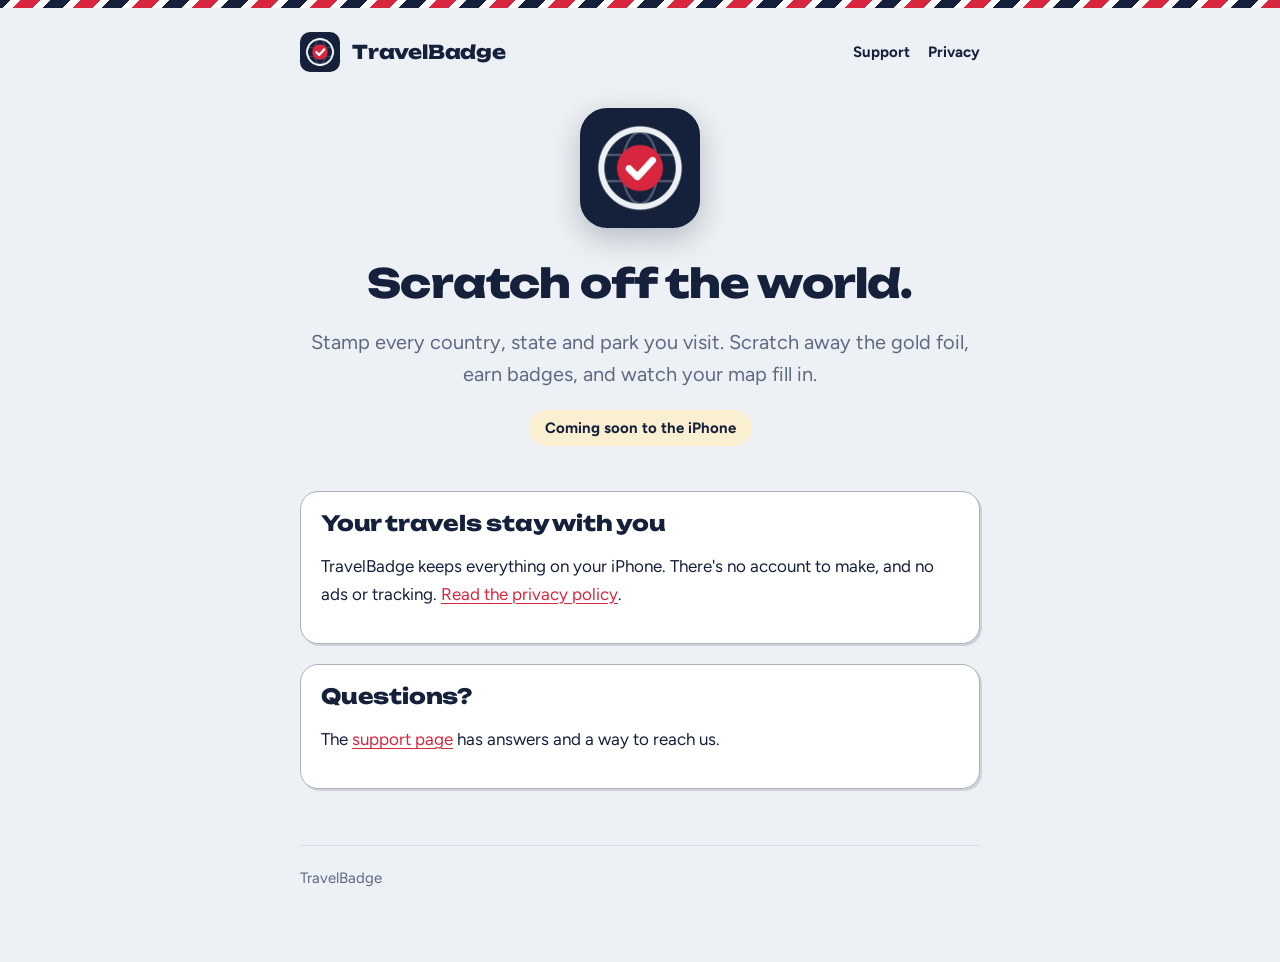
==== index.html @ b22f3e64 "TravelBadge site: home, privacy policy and support" ====
<!doctype html>
<html lang="en">
<head>
<meta charset="utf-8">
<meta name="viewport" content="width=device-width, initial-scale=1">
<title>TravelBadge: scratch off the world</title>
<meta name="description" content="TravelBadge is a scratch map for travelers. Stamp every country, state and park you visit, and earn badges as your map fills in.">
<link rel="icon" href="icon.png">
<link rel="stylesheet" href="style.css">
</head>
<body>
<div class="wrap">
  <header class="site">
    <a href="./"><img src="icon.png" alt="" width="40" height="40"><span class="brand">TravelBadge</span></a>
    <nav aria-label="Pages"><a href="support.html">Support</a><a href="privacy.html">Privacy</a></nav>
  </header>

  <main>
    <section class="hero">
      <img src="icon.png" alt="The TravelBadge icon: a globe ring around a red stamp with a white check" width="120" height="120">
      <h1>Scratch off the world.</h1>
      <p class="lead">Stamp every country, state and park you visit. Scratch away the gold foil, earn badges, and watch your map fill in.</p>
      <p><span class="soon">Coming soon to the iPhone</span></p>
    </section>

    <div class="box">
      <h2>Your travels stay with you</h2>
      <p>TravelBadge keeps everything on your iPhone. There's no account to make, and no ads or tracking. <a href="privacy.html">Read the privacy policy</a>.</p>
    </div>
    <div class="box">
      <h2>Questions?</h2>
      <p>The <a href="support.html">support page</a> has answers and a way to reach us.</p>
    </div>
  </main>

  <footer>TravelBadge</footer>
</div>
</body>
</html>
---- style.css ----
/* TravelBadge site: the app's Airmail palette and type, self-hosted (no requests to anyone else's servers) */
@font-face { font-family: "Unbounded"; src: url("fonts/Unbounded_800ExtraBold.ttf") format("truetype"); font-weight: 800; font-display: swap; }
@font-face { font-family: "Figtree"; src: url("fonts/Figtree_400Regular.ttf") format("truetype"); font-weight: 400; font-display: swap; }
@font-face { font-family: "Figtree"; src: url("fonts/Figtree_700Bold.ttf") format("truetype"); font-weight: 700; font-display: swap; }

:root {
  --paper: #EDF0F4; --card: #FFFFFF; --ink: #15203A; --muted: #5E6A80; --line: #D8DEE8; --stamp: #D7263D; --gold-soft: #FBEFD2;
  color-scheme: light dark;
}
@media (prefers-color-scheme: dark) {
  :root { --paper: #0D1322; --card: #151D31; --ink: #E9EDF5; --muted: #93A0B8; --line: #26304A; --stamp: #FF5468; --gold-soft: #3A2F14; }
}

* { box-sizing: border-box; }
body { margin: 0; background: var(--paper); color: var(--ink); font: 17px/1.6 "Figtree", system-ui, -apple-system, "Segoe UI", sans-serif; }
/* The airmail edge, as in the app */
body::before { content: ""; display: block; height: 8px; background: repeating-linear-gradient(-45deg, #D7263D 0 14px, var(--card) 14px 21px, #15203A 21px 35px, var(--card) 35px 42px); }

.wrap { max-width: 720px; margin: 0 auto; padding: 0 20px 72px; }
header.site { display: flex; align-items: center; gap: 12px; padding: 24px 0 8px; }
header.site a { display: flex; align-items: center; gap: 12px; color: var(--ink); text-decoration: none; }
header.site img { width: 40px; height: 40px; border-radius: 10px; }
.brand { font: 800 19px/1.2 "Unbounded", system-ui, sans-serif; letter-spacing: -0.01em; }
nav { margin-left: auto; display: flex; gap: 18px; font-weight: 700; font-size: 15px; }
nav a { color: var(--muted); text-decoration: none; padding: 8px 0; }
nav a:hover, nav a[aria-current="page"] { color: var(--ink); }

h1 { font: 800 clamp(28px, 6vw, 40px)/1.15 "Unbounded", system-ui, sans-serif; letter-spacing: -0.02em; margin: 32px 0 12px; }
h2 { font: 800 21px/1.25 "Unbounded", system-ui, sans-serif; letter-spacing: -0.01em; margin: 40px 0 8px; }
p, li { max-width: 62ch; }
a { color: var(--stamp); text-underline-offset: 3px; }
a:focus-visible { outline: 3px solid var(--stamp); outline-offset: 3px; border-radius: 4px; }
.lead { font-size: 20px; color: var(--muted); }
.updated { color: var(--muted); font-size: 15px; }
.box { background: var(--card); border: 1.5px solid #ADB1BA; border-radius: 18px; box-shadow: 2px 2px 0 rgba(21, 32, 58, 0.14); padding: 18px 20px; margin: 20px 0; }
@media (prefers-color-scheme: dark) { .box { border-color: #4A5470; box-shadow: 2px 2px 0 rgba(0, 0, 0, 0.5); } }
.box h2 { margin-top: 0; }
.hero { text-align: center; padding: 28px 0 8px; }
.hero img { width: 120px; height: 120px; border-radius: 27px; box-shadow: 0 10px 30px rgba(21, 32, 58, 0.25); }
.hero h1 { margin-top: 24px; }
.hero p { margin-left: auto; margin-right: auto; }
.soon { display: inline-block; background: var(--gold-soft); border-radius: 999px; padding: 6px 16px; font-weight: 700; font-size: 15px; }
ul { padding-left: 22px; }
li { margin: 6px 0; }
footer { border-top: 1px solid var(--line); margin-top: 56px; padding-top: 20px; color: var(--muted); font-size: 15px; }
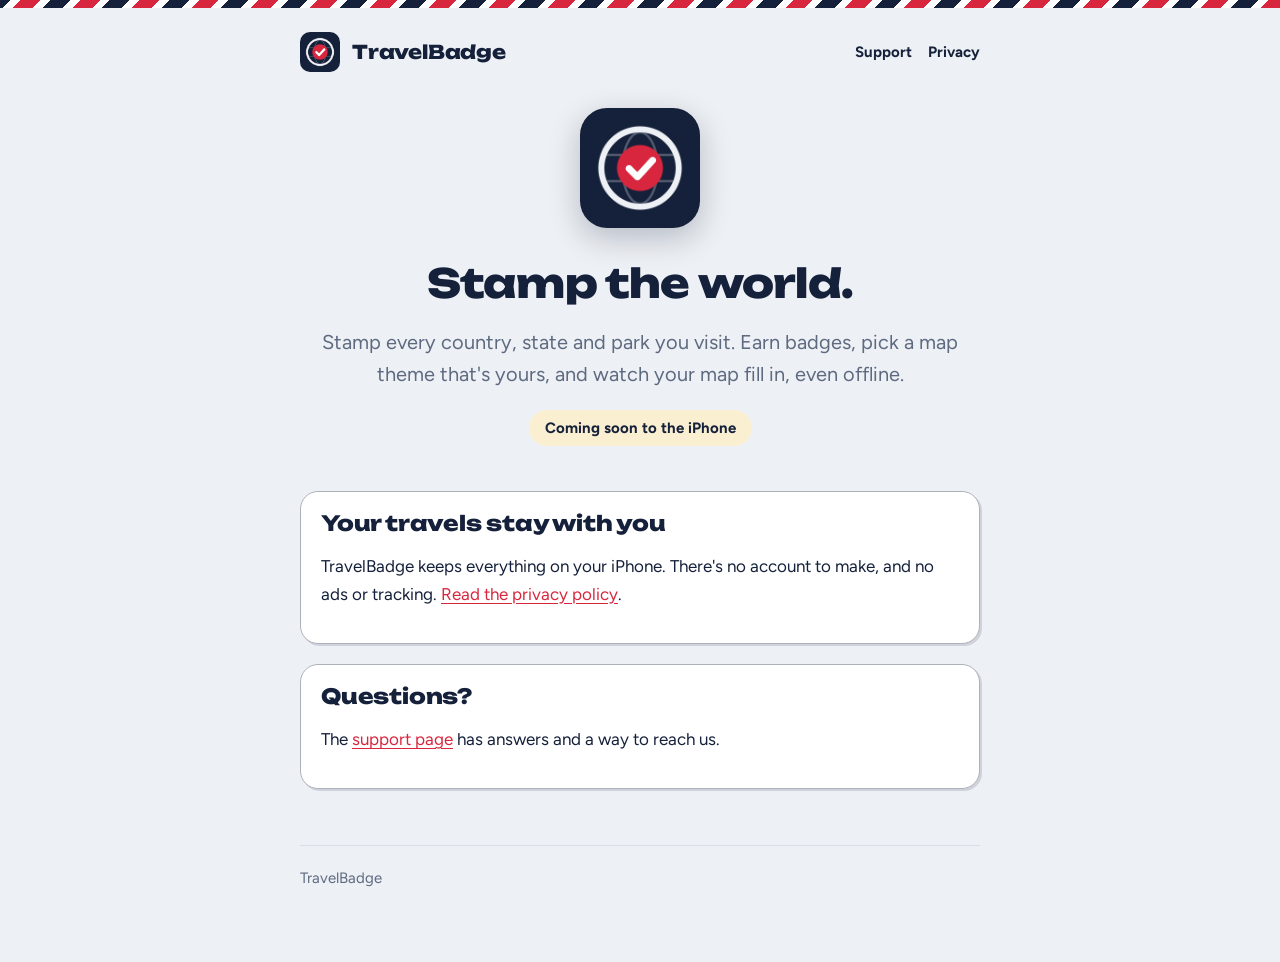
==== commit a014429f: "Site: stamp the world copy, no more scratch wording Co-Authored-By: Claude Sonnet 5.5 <noreply@anthr" ====
--- a/index.html
+++ b/index.html
@@ -3,8 +3,8 @@
 <head>
 <meta charset="utf-8">
 <meta name="viewport" content="width=device-width, initial-scale=1">
-<title>TravelBadge: scratch off the world</title>
-<meta name="description" content="TravelBadge is a scratch map for travelers. Stamp every country, state and park you visit, and earn badges as your map fills in.">
+<title>TravelBadge: stamp the world</title>
+<meta name="description" content="TravelBadge is a travel map for travelers. Stamp every country, state and park you visit, pick a map theme, and earn badges as your map fills in.">
 <link rel="icon" href="icon.png">
 <link rel="stylesheet" href="style.css">
 </head>
@@ -18,8 +18,8 @@
   <main>
     <section class="hero">
       <img src="icon.png" alt="The TravelBadge icon: a globe ring around a red stamp with a white check" width="120" height="120">
-      <h1>Scratch off the world.</h1>
-      <p class="lead">Stamp every country, state and park you visit. Scratch away the gold foil, earn badges, and watch your map fill in.</p>
+      <h1>Stamp the world.</h1>
+      <p class="lead">Stamp every country, state and park you visit. Earn badges, pick a map theme that's yours, and watch your map fill in, even offline.</p>
       <p><span class="soon">Coming soon to the iPhone</span></p>
     </section>
 
--- a/style.css
+++ b/style.css
@@ -17,11 +17,11 @@
 body::before { content: ""; display: block; height: 8px; background: repeating-linear-gradient(-45deg, #D7263D 0 14px, var(--card) 14px 21px, #15203A 21px 35px, var(--card) 35px 42px); }
 
 .wrap { max-width: 720px; margin: 0 auto; padding: 0 20px 72px; }
-header.site { display: flex; align-items: center; gap: 12px; padding: 24px 0 8px; }
+header.site { display: flex; align-items: center; flex-wrap: wrap; gap: 4px 12px; padding: 24px 0 8px; }
 header.site a { display: flex; align-items: center; gap: 12px; color: var(--ink); text-decoration: none; }
 header.site img { width: 40px; height: 40px; border-radius: 10px; }
-.brand { font: 800 19px/1.2 "Unbounded", system-ui, sans-serif; letter-spacing: -0.01em; }
-nav { margin-left: auto; display: flex; gap: 18px; font-weight: 700; font-size: 15px; }
+.brand { font: 800 clamp(16px, 4.6vw, 19px)/1.2 "Unbounded", system-ui, sans-serif; letter-spacing: -0.01em; }
+nav { margin-left: auto; display: flex; gap: 16px; font-weight: 700; font-size: 15px; flex-shrink: 0; }
 nav a { color: var(--muted); text-decoration: none; padding: 8px 0; }
 nav a:hover, nav a[aria-current="page"] { color: var(--ink); }
 
